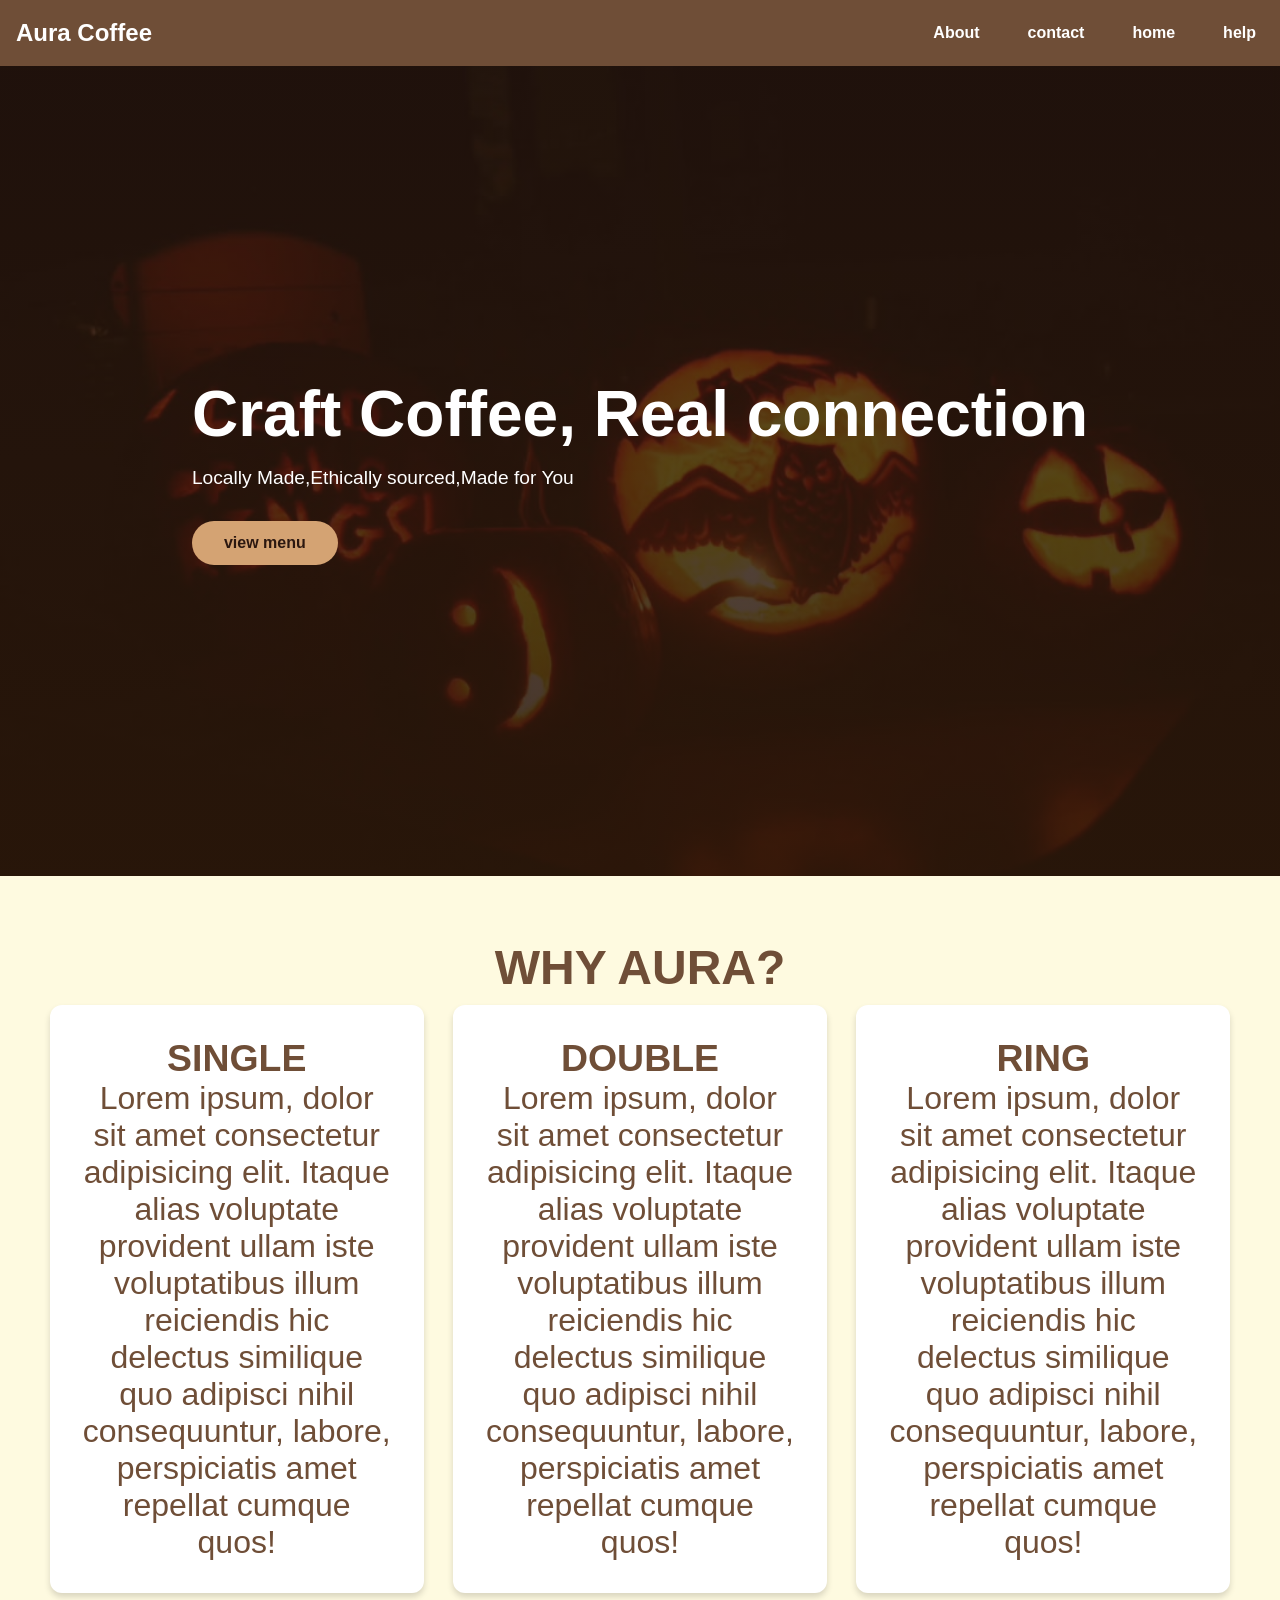
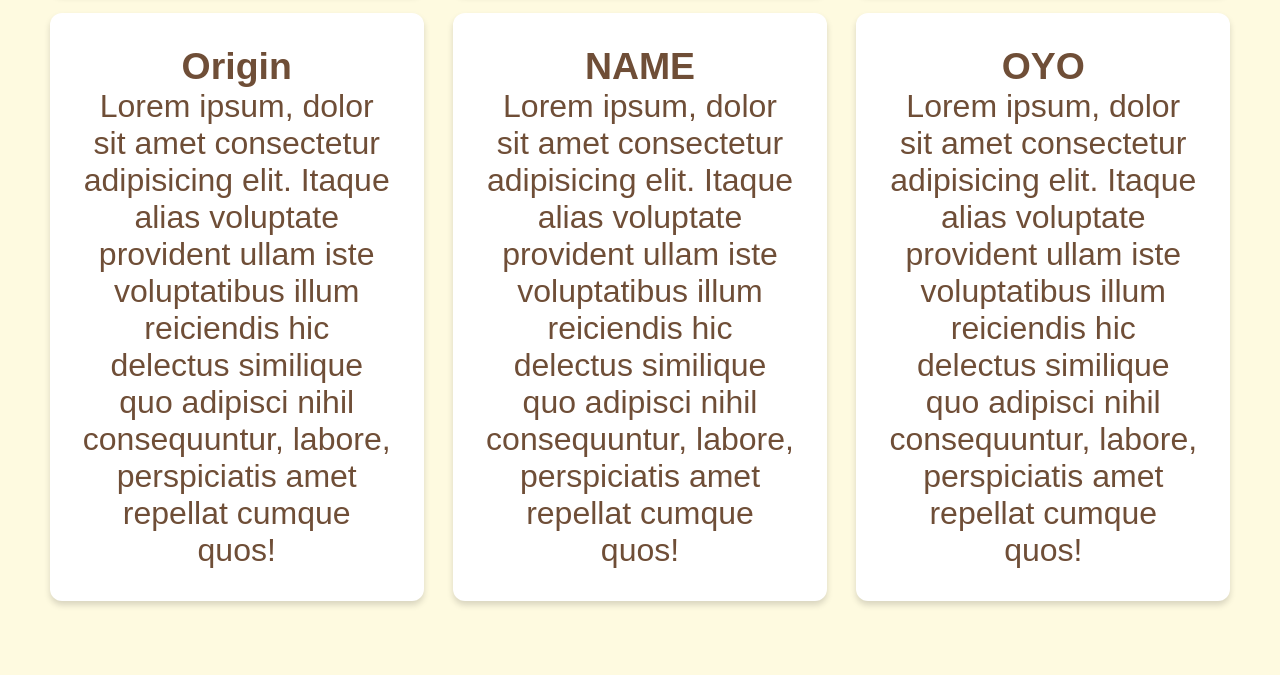
==== index1.html @ 73f80fa8 "added initial files" ====
<!DOCTYPE html>
<html lang="en">
<head>
    <meta charset="UTF-8">
    <meta name="viewport" content="width=device-width, initial-scale=1.0">
    <title>Aura Coffee</title>
    <link rel="stylesheet" href="style1.css">
</head>
<body>
    <header class="main-header">
        <section class="logo">Aura Coffee</section>
        <nav>
            
            <a href="#">About</a>
            <a href="#">contact</a>
            <a href="#">home</a>
            <a href="#">help</a>
        </nav>
    </header>
    <section class="hero"id="home">
        <div class="hero-content">
        <h1>Craft Coffee, Real connection</h1>
         <p>Locally Made,Ethically sourced,Made for You </p>
        <a href=""class="btn">view menu</a>
        </div>
    </section>
    <section class="feature">
        <h2>WHY AURA?</h2>
        <section class="card-container">
            <article class="card">
                <h3>SINGLE </h3>
                <p>Lorem ipsum, dolor sit amet consectetur adipisicing elit. Itaque alias voluptate provident ullam iste voluptatibus illum reiciendis hic delectus similique quo adipisci nihil consequuntur, labore, perspiciatis amet repellat cumque quos!</p>
            </article>

            <article class="card">
                <h3>DOUBLE</h3>
                <p>Lorem ipsum, dolor sit amet consectetur adipisicing elit. Itaque alias voluptate provident ullam iste voluptatibus illum reiciendis hic delectus similique quo adipisci nihil consequuntur, labore, perspiciatis amet repellat cumque quos!</p>
            </article>

            <article class="card">
                <h3>RING</h3>
                <p>Lorem ipsum, dolor sit amet consectetur adipisicing elit. Itaque alias voluptate provident ullam iste voluptatibus illum reiciendis hic delectus similique quo adipisci nihil consequuntur, labore, perspiciatis amet repellat cumque quos!</p>
            </article>

            <article class="card">
                <h3> Origin</h3>
                <p>Lorem ipsum, dolor sit amet consectetur adipisicing elit. Itaque alias voluptate provident ullam iste voluptatibus illum reiciendis hic delectus similique quo adipisci nihil consequuntur, labore, perspiciatis amet repellat cumque quos!</p>
            </article>

            <article class="card">
                <h3>NAME</h3>
                <p>Lorem ipsum, dolor sit amet consectetur adipisicing elit. Itaque alias voluptate provident ullam iste voluptatibus illum reiciendis hic delectus similique quo adipisci nihil consequuntur, labore, perspiciatis amet repellat cumque quos!</p>
            </article>

            <article class="card">
                <h3>OYO</h3>
                <p>Lorem ipsum, dolor sit amet consectetur adipisicing elit. Itaque alias voluptate provident ullam iste voluptatibus illum reiciendis hic delectus similique quo adipisci nihil consequuntur, labore, perspiciatis amet repellat cumque quos!</p>
            </article>
            
        </section>
    </section>
    
</body>
</html>
---- style1.css ----
:root {
--primary :#6f4e37;
--secondary:#d4a373; 
--dark:#2c1810;
--light:#fefae0;
--white:#ffffff;
--shadow:rgba(0,0,0,0.15)
}

*{
    margin: 0;
    padding: 0;
    box-sizing: border-box;
}
body{
    font-family: Arial, Helvetica, sans-serif;
    background-color: var(--light);
    color: var(--dark);
}
.main-header{
    background-color:var(--primary);
    color: var(--white);
    text-align: center;
    position: sticky;
    top: 0;
    z-index: 100;
    padding: 1rem;
}



.logo{
    font-weight: bold;
    font-size: 1.5rem;
    margin-bottom: 0.5rem;
}

.main-header nav{
    display:flex;
    flex-direction: column;
    gap: 0.5rem;
}


.main-header nav a{
    color: var(--white);
    text-decoration: none;
    font-weight: 600;
    padding: 0.5rem;
}

.hero{
    display: flex;
    justify-content: center;
    align-items: center;
    color: var(--white);
    height: 90vh;
    background: linear-gradient(rgba(44,24,16,0.7),rgba(44,24,10,0.9)),url("/lord\ of\ ring.jpg");
    background-size:cover ;
    background-position:center ;
}
.hero-content h1{
    font-size: 2.5rem;
    margin-bottom: 1rem;

}
.hero-content p{
 font-size: 1.2rem;
 margin-bottom: 2rem;
}

.btn {
    display: inline-block;
    background-color:var(--secondary);
    color: var(--dark);
    padding: 0.8rem 2rem;
    font-weight: bold;
    border-radius: 50px;
    text-decoration: none;
}

.feature{
    padding: 4rem 1rem;
    text-align: center;
}

.feature{
    font-size: 2rem;
    margin-bottom: 2 rem;
    color: var(--primary);
}

.card-container{
    display: flex;
    flex-direction: column ;
    gap:2rem;
    margin: 0 auto;
}
.card{
    background-color: var(--white);
    padding: 2rem;
    border-radius: 12px;
    box-shadow: 0 4px 6px var(--shadow);
}

 @media(min-width:768px){
    .main-header{
        display: flex;
        justify-content: space-between;
        align-items: center;
        text-align: left;
    }
    .main-header nav{
        display: flex;
        flex-direction: row;
        gap: 2rem;
    }
    .logo{
        margin-bottom: 0rem;
    }
    .hero-content h1{
    font-size: 4rem;
    }
    .card-container{
        display: block;
    }
.card{
    width: 30%;
    margin: 10px;
    display:inline-block
}
 }
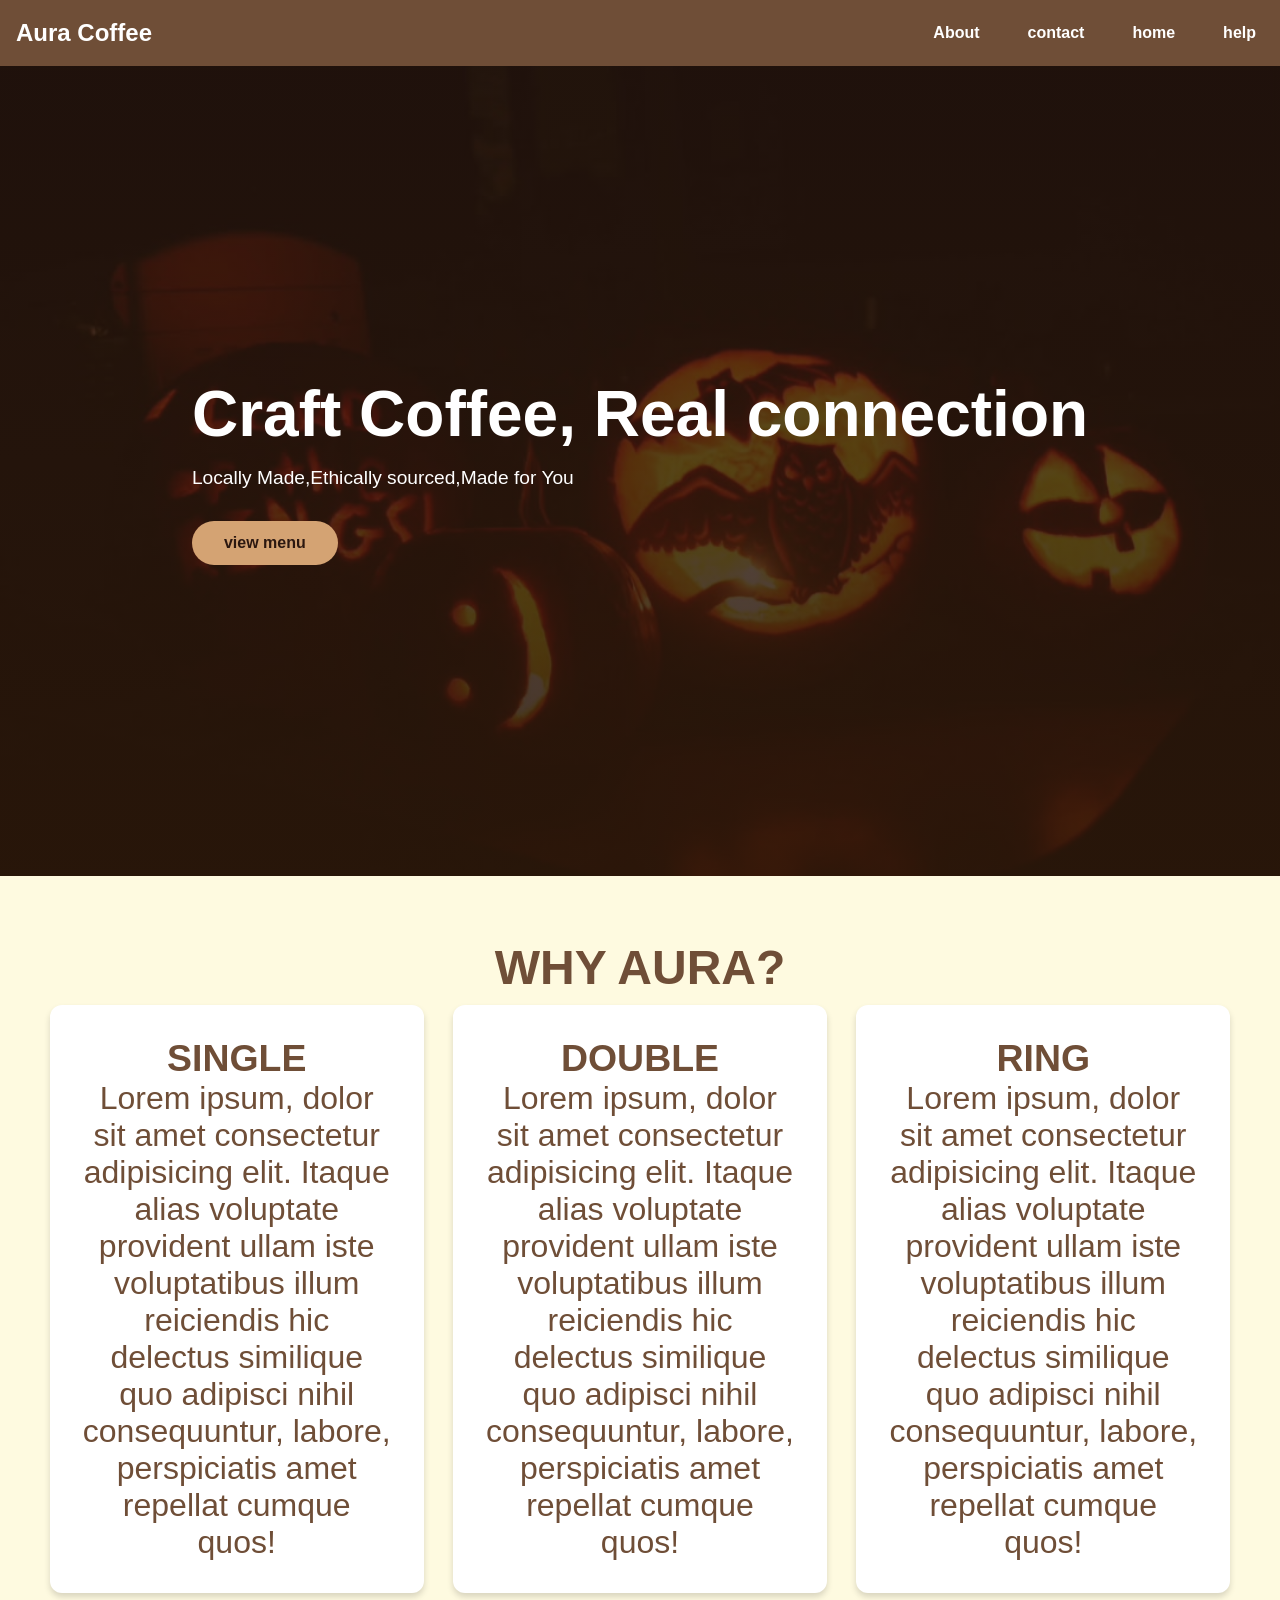
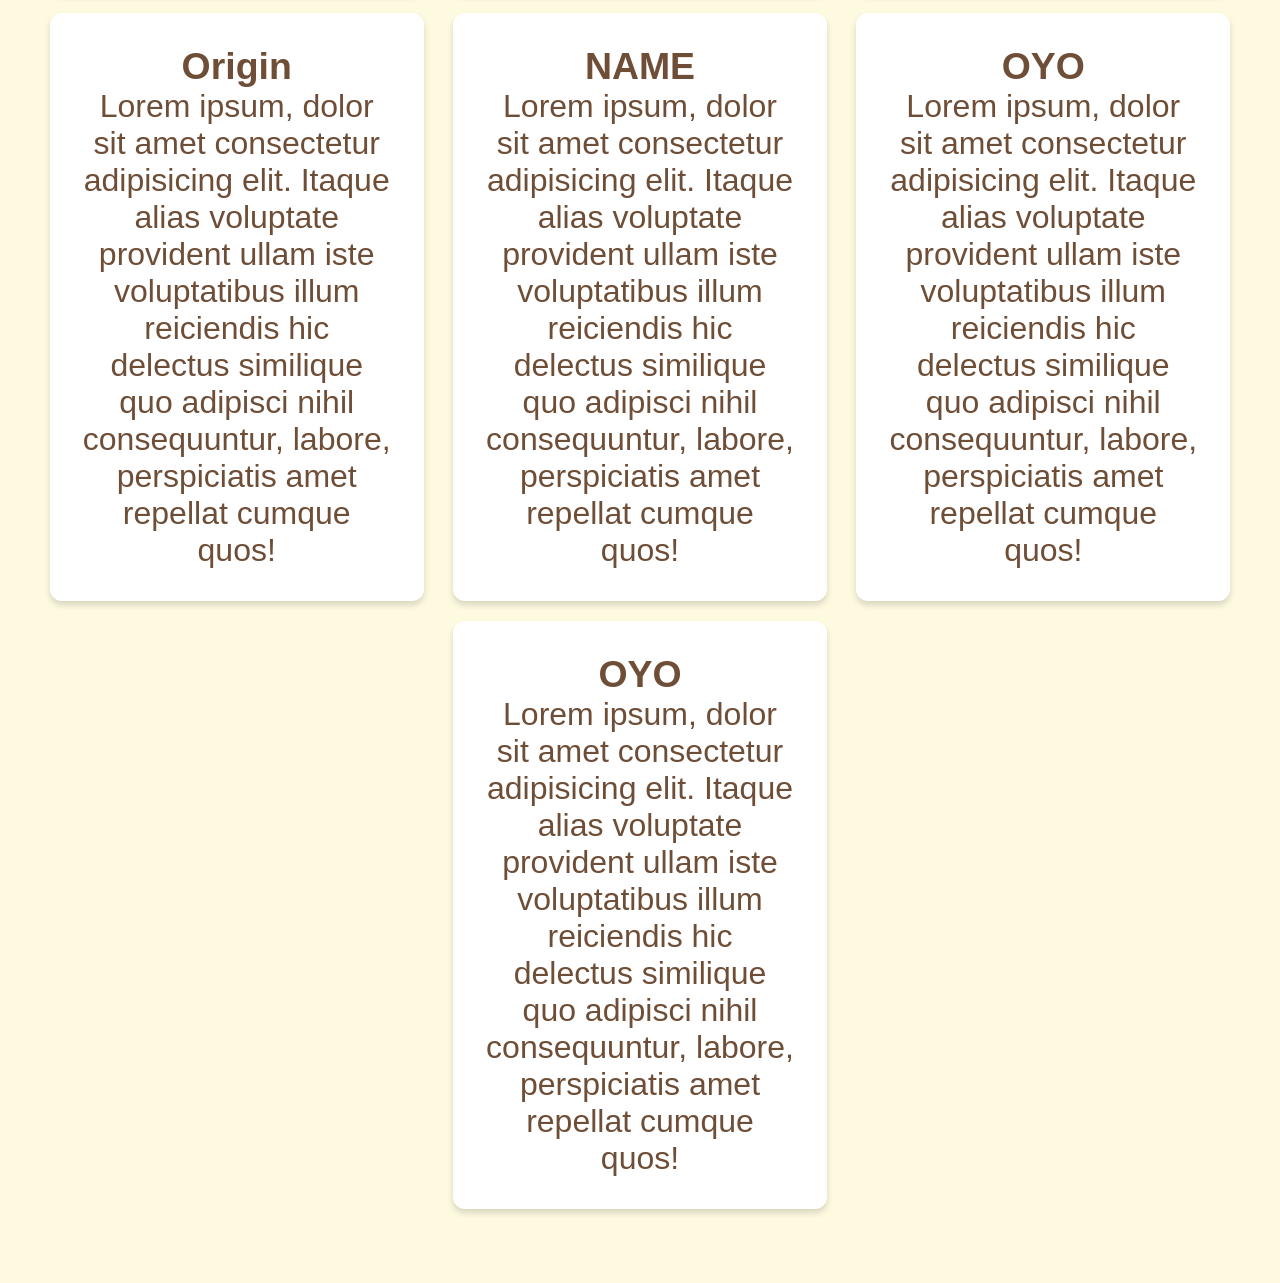
==== commit c14d6c5d: "added more cards" ====
--- a/index1.html
+++ b/index1.html
@@ -56,6 +56,10 @@
                 <h3>OYO</h3>
                 <p>Lorem ipsum, dolor sit amet consectetur adipisicing elit. Itaque alias voluptate provident ullam iste voluptatibus illum reiciendis hic delectus similique quo adipisci nihil consequuntur, labore, perspiciatis amet repellat cumque quos!</p>
             </article>
+            <article class="card">
+                <h3>OYO</h3>
+                <p>Lorem ipsum, dolor sit amet consectetur adipisicing elit. Itaque alias voluptate provident ullam iste voluptatibus illum reiciendis hic delectus similique quo adipisci nihil consequuntur, labore, perspiciatis amet repellat cumque quos!</p>
+            </article>
             
         </section>
     </section>
